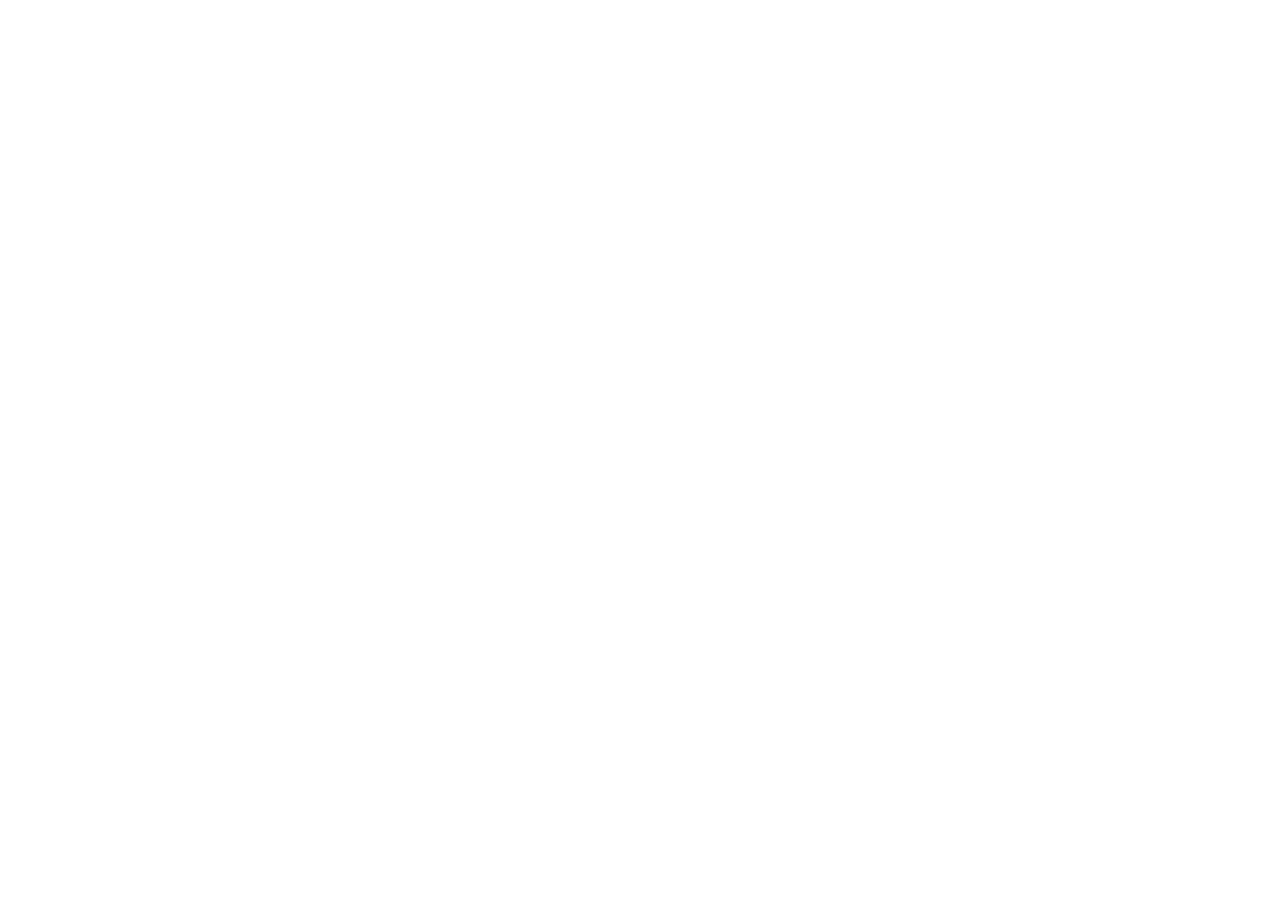
==== index.html @ bd310dc7 "commit inicial" ====
<!DOCTYPE html>
<html lang="pt-br">
<head>
    <meta charset="UTF-8">
    <meta name="viewport" content="width=device-width, initial-scale=1.0">
    <link rel="stylesheet" href="/css/style.css">
    <title>Bikcraft - Bicicletas Elétricas</title>
    <meta name="description" content="Bicicletas elétricas de alta precisão e qualidade, feitas sob medida para você. Explore o mundo na sua velocidade com a Bikcraft.">
</head>
<body>
    
</body>
</html>
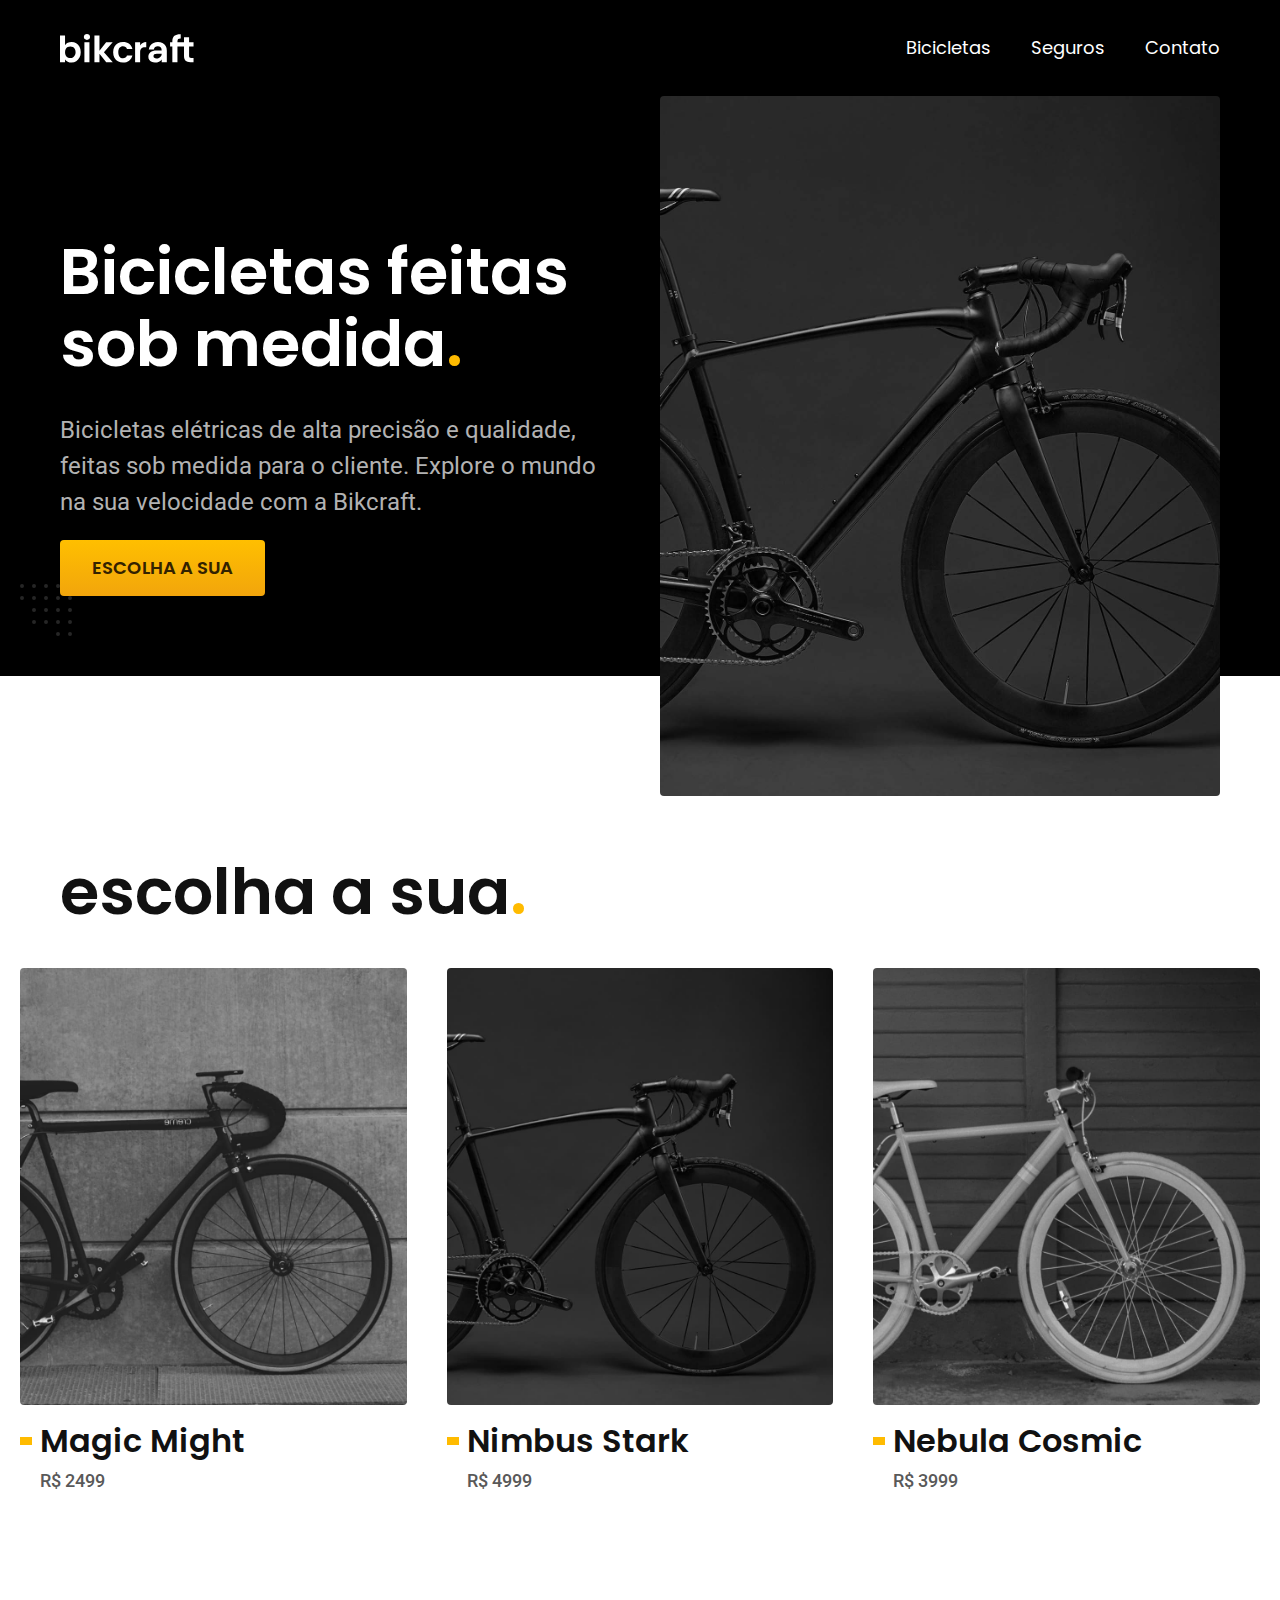
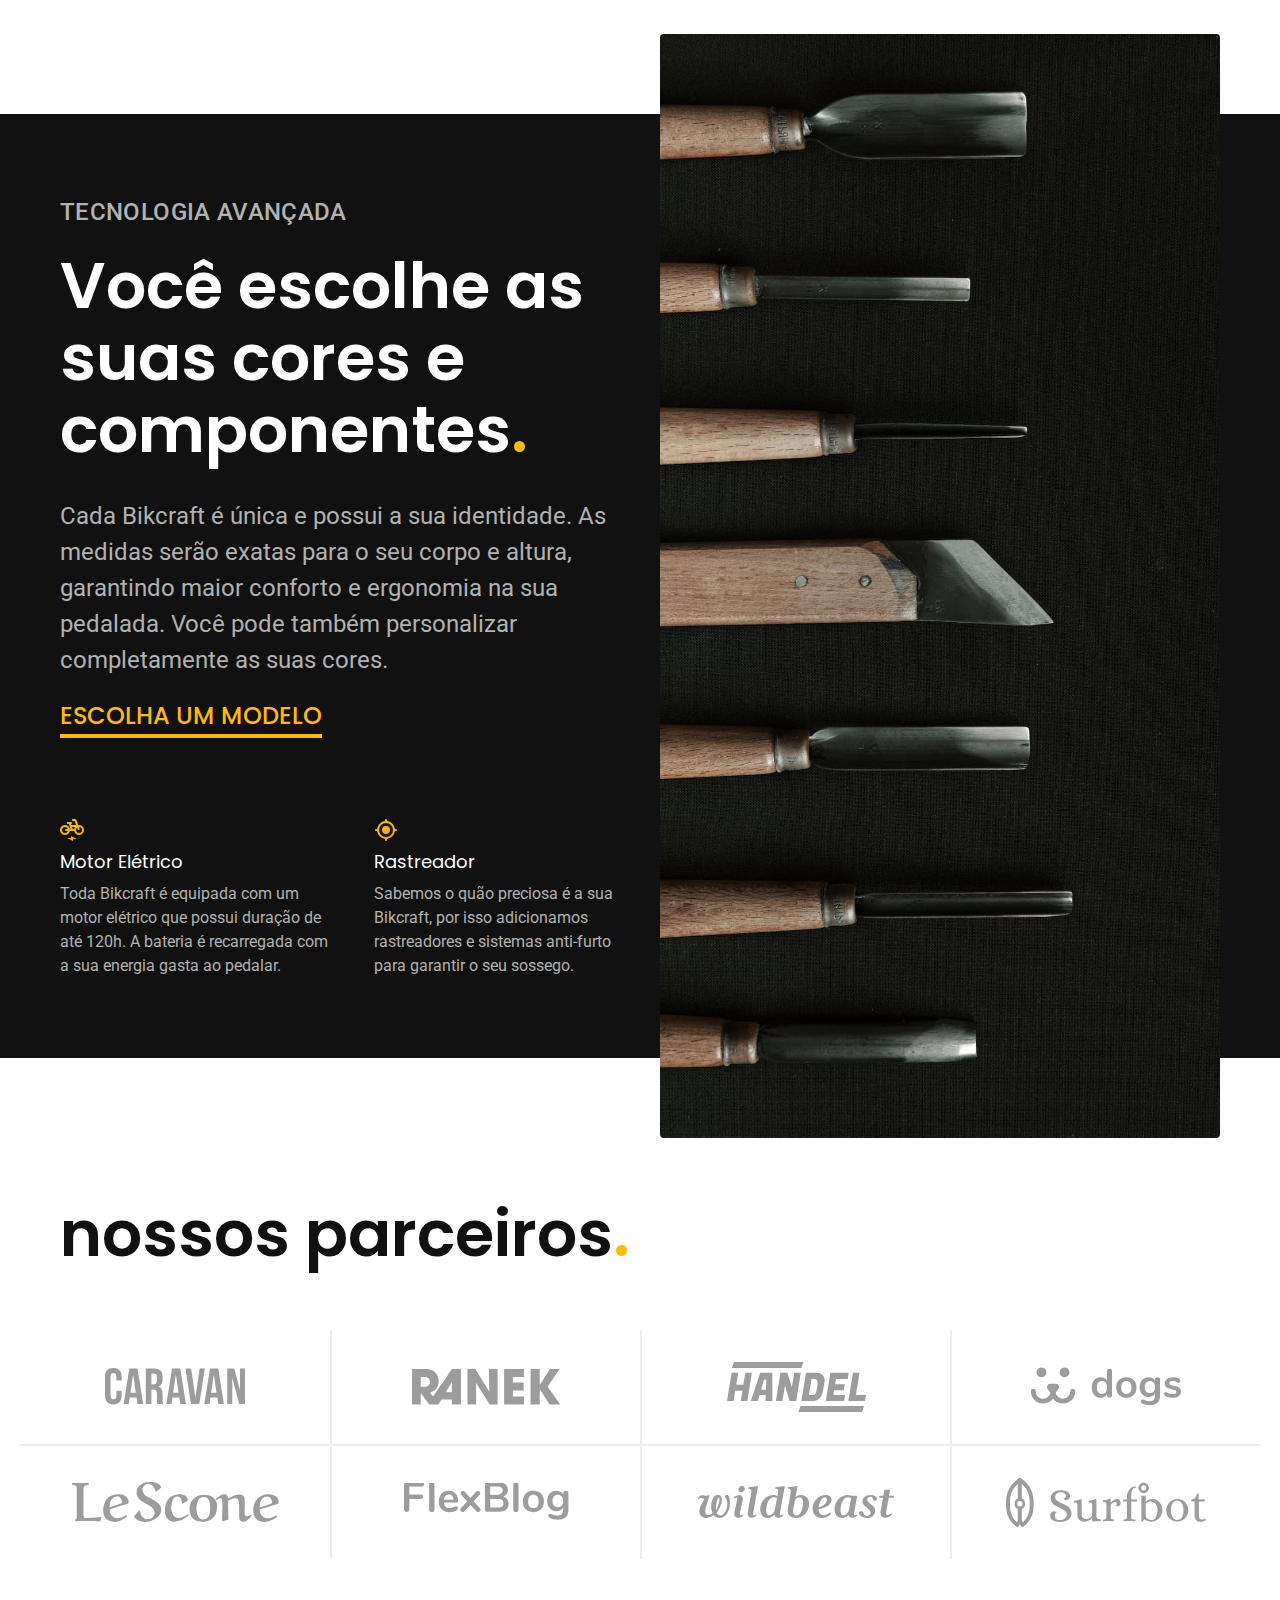
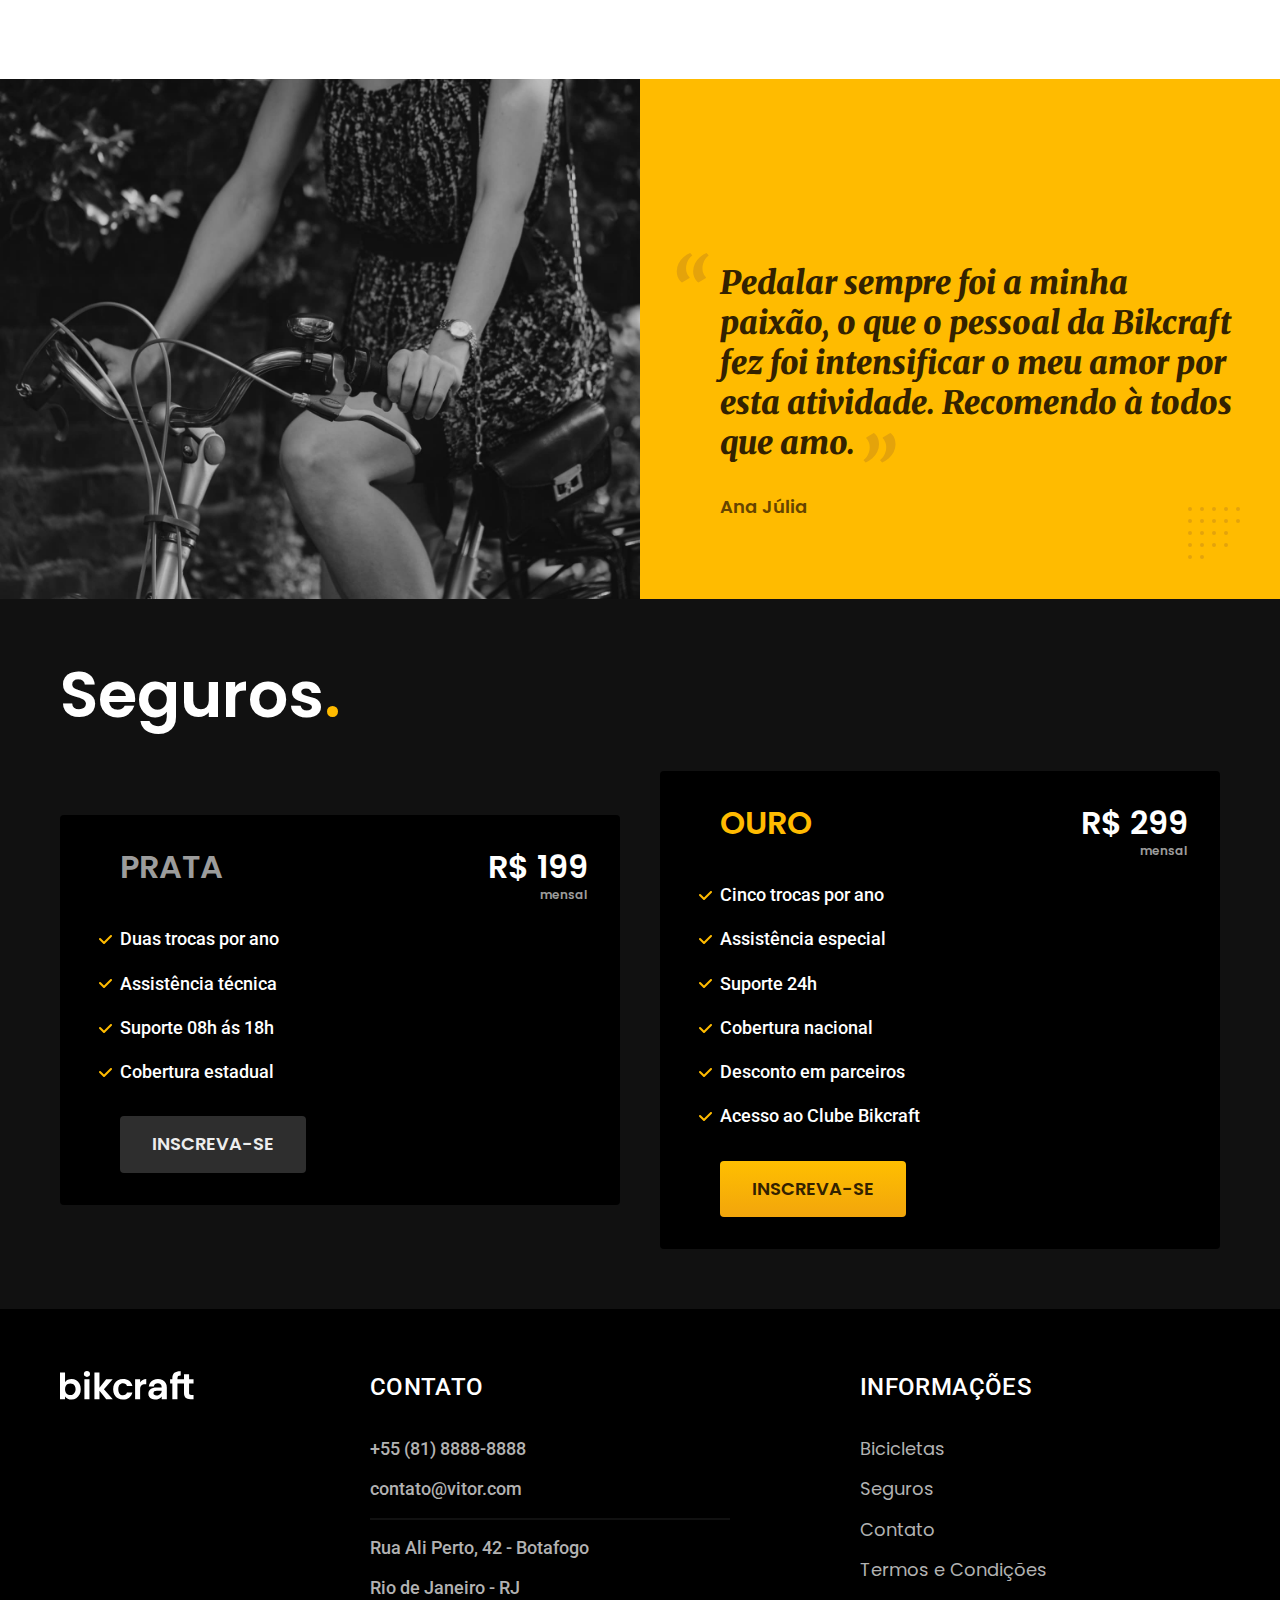
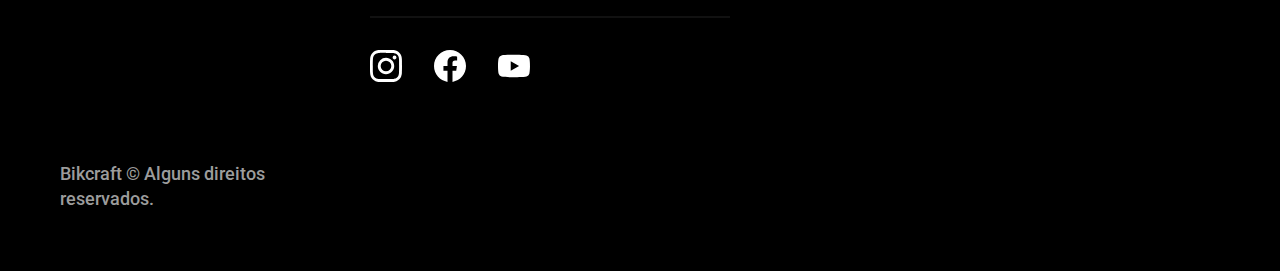
==== commit ba264c54: "otimizado para producao" ====
--- a/index.html
+++ b/index.html
@@ -1,13 +1,342 @@
 <!DOCTYPE html>
 <html lang="pt-br">
-<head>
-    <meta charset="UTF-8">
-    <meta name="viewport" content="width=device-width, initial-scale=1.0">
-    <link rel="stylesheet" href="/css/style.css">
-    <title>Bikcraft - Bicicletas Elétricas</title>
-    <meta name="description" content="Bicicletas elétricas de alta precisão e qualidade, feitas sob medida para você. Explore o mundo na sua velocidade com a Bikcraft.">
-</head>
-<body>
-    
-</body>
-</html>+	<head>
+		<meta charset="UTF-8" />
+		<meta name="viewport" content="width=device-width, initial-scale=1.0" />
+		<title>Bikcraft - Bicicletas Elétricas</title>
+		<meta
+			name="description"
+			content="Bicicletas elétricas de alta precisão e qualidade, feitas sob medida para você. Explore o mundo na sua velocidade com a Bikcraft." />
+		<link rel="icon" href="./favicon.svg" type="image/svg+xml" />
+		<link rel="preload" href="./css/style.min.css" as="style" />
+		<link rel="stylesheet" href="./css/style.min.css" />
+		<script>
+			document.documentElement.classList.add("js");
+		</script>
+
+		<link rel="preconnect" href="https://fonts.googleapis.com" />
+		<link rel="preconnect" href="https://fonts.gstatic.com" crossorigin />
+		<link
+			href="https://fonts.googleapis.com/css2?family=Merriweather:ital,wght@1,900&family=Poppins:wght@400;600&family=Roboto:wght@400;500&display=swap"
+			rel="stylesheet" />
+	</head>
+	<body>
+		<header class="header-bg">
+			<div class="header container">
+				<a href="../"
+					><img src="/img/bikcraft.svg" alt="Bikcraft" width="136" height="32"
+				/></a>
+				<nav aria-label="primaria">
+					<ul class="header-menu font-1-m cor-0">
+						<li><a href="../bicicletas.html">Bicicletas</a></li>
+						<li><a href="../seguros.html">Seguros</a></li>
+						<li><a href="../contato.html">Contato</a></li>
+					</ul>
+				</nav>
+			</div>
+		</header>
+
+		<main class="introducao-bg">
+			<div class="introducao container">
+				<div class="introducao-conteudo">
+					<h1 class="font-1-xxl cor-0 fadeInDown" data-anime="200">
+						Bicicletas feitas sob medida<span class="cor-p1">.</span>
+					</h1>
+					<p class="font-2-l cor-5 fadeInDown" data-anime="400">
+						Bicicletas elétricas de alta precisão e qualidade, feitas sob medida
+						para o cliente. Explore o mundo na sua velocidade com a Bikcraft.
+					</p>
+					<a class="botao fadeInDown" data-anime="600" href="../bicicletas.html"
+						>Escolha a Sua</a
+					>
+				</div>
+				<picture class="fadeInDown" data-anime="800">
+					<source
+						media="(max-width:800px)"
+						srcset="../img/bicicletas/nimbus.jpg" />
+					<img
+						src="../img/fotos/introducao.jpg"
+						alt="Bicicleta Elétrica preta"
+						width="1280"
+						height="1600" />
+				</picture>
+			</div>
+		</main>
+
+		<article class="bicicletas-lista">
+			<h2 class="font-1-xxl container">
+				escolha a sua<span class="cor-p1">.</span>
+			</h2>
+
+			<ul>
+				<li>
+					<a href="../bikes/magic.html">
+						<img
+							src="/img/bicicletas/magic-home.jpg"
+							alt="Bicicleta preta"
+							width="920"
+							height="1040" />
+						<h3 class="font-1-xl">Magic Might</h3>
+						<span class="font-2-m cor-8">R$ 2499</span>
+					</a>
+				</li>
+
+				<li>
+					<a href="../bikes/nimbus.html">
+						<img
+							src="/img/bicicletas/nimbus-home.jpg"
+							alt="Bicicleta preta"
+							width="920"
+							height="1040" />
+						<h3 class="font-1-xl">Nimbus Stark</h3>
+						<span class="font-2-m cor-8">R$ 4999</span>
+					</a>
+				</li>
+
+				<li>
+					<a href="../bikes/nebula.html">
+						<img
+							src="/img/bicicletas/nebula-home.jpg"
+							alt="Bicicleta preta"
+							width="920"
+							height="1040" />
+						<h3 class="font-1-xl">Nebula Cosmic</h3>
+						<span class="font-2-m cor-8">R$ 3999</span>
+					</a>
+				</li>
+			</ul>
+		</article>
+
+		<article class="tecnologia-bg">
+			<div class="tecnologia container">
+				<div class="tecnologia-conteudo">
+					<span class="font-2-l-b cor-5">TECNOLOGIA AVANÇADA</span>
+					<h2 class="font-1-xxl cor-0">
+						Você escolhe as suas cores e componentes<span class="cor-p1"
+							>.</span
+						>
+					</h2>
+					<p class="font-2-l cor-5">
+						Cada Bikcraft é única e possui a sua identidade. As medidas serão
+						exatas para o seu corpo e altura, garantindo maior conforto e
+						ergonomia na sua pedalada. Você pode também personalizar
+						completamente as suas cores.
+					</p>
+					<a class="link" href="../bicicletas.html">Escolha um modelo</a>
+
+					<div class="tecnologia-vantagens">
+						<div>
+							<img
+								src="../img/icones/eletrica.svg"
+								alt=""
+								width="24"
+								height="24" />
+							<h3 class="font-1-m cor-0">Motor Elétrico</h3>
+							<p class="font-2-s cor-5">
+								Toda Bikcraft é equipada com um motor elétrico que possui
+								duração de até 120h. A bateria é recarregada com a sua energia
+								gasta ao pedalar.
+							</p>
+						</div>
+
+						<div>
+							<img
+								src="../img/icones/rastreador.svg"
+								alt=""
+								width="24"
+								height="24" />
+							<h3 class="font-1-m cor-0">Rastreador</h3>
+							<p class="font-2-s cor-5">
+								Sabemos o quão preciosa é a sua Bikcraft, por isso adicionamos
+								rastreadores e sistemas anti-furto para garantir o seu sossego.
+							</p>
+						</div>
+					</div>
+				</div>
+
+				<div class="tecnologia-imagem">
+					<img
+						src="../img/fotos/tecnologia.jpg"
+						alt=""
+						width="1200"
+						height="1920" />
+				</div>
+			</div>
+		</article>
+
+		<section class="parceiros" aria-label="Nossos Parceiros">
+			<h2 class="font-1-xxl container">
+				nossos parceiros<span class="cor-p1">.</span>
+			</h2>
+
+			<ul>
+				<li>
+					<img
+						src="../img/parceiros/caravan.svg"
+						alt="caravan"
+						width="140"
+						height="38" />
+				</li>
+				<li>
+					<img
+						src="../img/parceiros/ranek.svg"
+						alt="ranek"
+						width="149"
+						height="36" />
+				</li>
+				<li>
+					<img
+						src="../img/parceiros/handel.svg"
+						alt="handel"
+						width="139"
+						height="50" />
+				</li>
+				<li>
+					<img
+						src="../img/parceiros/dogs.svg"
+						alt="dogs"
+						width="152"
+						height="39" />
+				</li>
+				<li>
+					<img
+						src="../img/parceiros/lescone.svg"
+						alt="lescone"
+						width="208"
+						height="41" />
+				</li>
+				<li>
+					<img
+						src="../img/parceiros/flexblog.svg"
+						alt="flexblog"
+						width="165"
+						height="38" />
+				</li>
+				<li>
+					<img
+						src="../img/parceiros/wildbeast.svg"
+						alt="wildbeast"
+						width="196"
+						height="34" />
+				</li>
+				<li>
+					<img
+						src="../img/parceiros/surfbot.svg"
+						alt="surfbot"
+						width="200"
+						height="49" />
+				</li>
+			</ul>
+		</section>
+
+		<section class="depoimento" aria-label="depoimento">
+			<div>
+				<img
+					src="../img/fotos/depoimento.jpg"
+					alt="Pessoa pedalando uma bicicleta Bikcraft"
+					width="1560"
+					height="1360" />
+			</div>
+			<div class="depoimento-conteudo">
+				<blockquote class="font-1-xl cor-p5">
+					<p>
+						Pedalar sempre foi a minha paixão, o que o pessoal da Bikcraft fez
+						foi intensificar o meu amor por esta atividade. Recomendo à todos
+						que amo.
+					</p>
+				</blockquote>
+				<span class="font-1-m-b cor-p4">Ana Júlia</span>
+			</div>
+		</section>
+
+		<article class="seguros-bg">
+			<div class="seguros container">
+				<h2 class="font-1-xxl cor-0">Seguros<span class="cor-p1">.</span></h2>
+				<div class="seguros-item">
+					<h3 class="font-1-xl cor-6">PRATA</h3>
+					<span class="font-1-xl cor-0"
+						>R$ 199 <span class="font-1-xs cor-6">mensal</span></span
+					>
+					<ul class="font-2-m cor-0">
+						<li>Duas trocas por ano</li>
+						<li>Assistência técnica</li>
+						<li>Suporte 08h ás 18h</li>
+						<li>Cobertura estadual</li>
+					</ul>
+					<a class="botao secundario" href="../orcamento.html">Inscreva-se</a>
+				</div>
+
+				<div class="seguros-item">
+					<h3 class="font-1-xl cor-p1">OURO</h3>
+					<span class="font-1-xl cor-0"
+						>R$ 299 <span class="font-1-xs cor-6">mensal</span></span
+					>
+					<ul class="font-2-m cor-0">
+						<li>Cinco trocas por ano</li>
+						<li>Assistência especial</li>
+						<li>Suporte 24h</li>
+						<li>Cobertura nacional</li>
+						<li>Desconto em parceiros</li>
+						<li>Acesso ao Clube Bikcraft</li>
+					</ul>
+					<a class="botao" href="../orcamento.html">Inscreva-se</a>
+				</div>
+			</div>
+		</article>
+
+		<footer class="footer-bg">
+			<div class="footer container">
+				<img src="../img/bikcraft.svg" alt="Bikcraft" width="136" height="32" />
+				<div class="footer-contato">
+					<h3 class="font-2-l-b cor-0">Contato</h3>
+					<ul class="font-2-m cor-5">
+						<li><a href="tel:+5581988888888">+55 (81) 8888-8888</a></li>
+						<li>contato@vitor.com</li>
+						<li>Rua Ali Perto, 42 - Botafogo</li>
+						<li>Rio de Janeiro - RJ</li>
+					</ul>
+					<div class="footer-redes">
+						<a href="../">
+							<img
+								src="../img/redes/instagram.svg"
+								alt="Instagram"
+								width="32"
+								height="32" />
+						</a>
+						<a href="../">
+							<img
+								src="../img/redes/facebook.svg"
+								alt="Facebook"
+								width="32"
+								height="32" />
+						</a>
+						<a href="../">
+							<img
+								src="../img/redes/youtube.svg"
+								alt="Youtube"
+								width="32"
+								height="32" />
+						</a>
+					</div>
+				</div>
+
+				<div class="footer-informacoes">
+					<h3 class="font-2-l-b cor-0">informações</h3>
+					<nav>
+						<ul class="font-1-m cor-5">
+							<li><a href="../bicicletas.html">Bicicletas</a></li>
+							<li><a href="../seguros.html">Seguros</a></li>
+							<li><a href="../contato.html">Contato</a></li>
+							<li><a href="../termos.html">Termos e Condições</a></li>
+						</ul>
+					</nav>
+				</div>
+				<p class="footer-copy font-2-m cor-6">
+					Bikcraft © Alguns direitos reservados.
+				</p>
+			</div>
+		</footer>
+		<script src="./js/plugins/simple-anime.js"></script>
+		<script src="./js/script.js"></script>
+	</body>
+</html>
--- a/css/style.min.css
+++ b/css/style.min.css
@@ -0,0 +1 @@
+body{margin:0;padding:0;font-family:Arial,Helvetica,sans-serif;color:#111}blockquote,dd,h1,h2,h3,h4,p,ul{margin:0}ul{padding:0;list-style:none}a{text-decoration:none;color:inherit}img{max-width:100%;height:auto;display:block}img[src$=".jpg"]{border-radius:4px}.font-1-xs{font:600 0.75rem/1.35 Poppins,sans-serif}.font-2-xs{font:400 0.875rem/1.43 Roboto,sans-serif}.font-2-s{font:400 1rem/1.5 Roboto,sans-serif}.font-1-s{font:400 1rem/1.5 Poppins,sans-serif}.font-2-m{font:500 1.125rem/1.35 Roboto,sans-serif}.font-1-m-b{font:600 1.125rem/1.35 Poppins,sans-serif}.font-1-m{font:400 1.125rem/1.35 Poppins,sans-serif}.font-2-l-b{font:500 1.5rem/1.5 Roboto,sans-serif;letter-spacing:.015em;text-transform:uppercase}.font-2-l{font:400 1.5rem/1.5 Roboto,sans-serif}.font-1-l{font:400 1.5rem/1.5 Poppins,sans-serif}.font-1-xl{font:600 2rem/1.25 Poppins,sans-serif}.font-2-xl{font:500 2rem/1.25 Roboto,sans-serif}.font-1-xxl{font:600 4rem/1.125 Poppins,sans-serif}@media (max-width:1200px){.font-1-xxl{font-size:3rem}.font-2-l,.font-2-l-b{font-size:1.125rem}}@media (max-width:800px){.font-1-xxl{font-size:2rem}.font-1-xl{font-size:1.5rem}}:root{--cor-0:#ffffff;--cor-1:#f7f7f7;--cor-2:#ededed;--cor-3:#dedede;--cor-4:#cccccc;--cor-5:#b2b2b2;--cor-6:#9c9c9c;--cor-7:#717171;--cor-8:#595959;--cor-9:#404040;--cor-10:#2e2e2e;--cor-11:#111111;--cor-12:#000000;--cor-p1:#ffbb00;--cor-p2:#e4a30b;--cor-p3:#a66f00;--cor-p4:#664400;--cor-p5:#332200}.cor-p1{color:var(--cor-p1)}.cor-p2{color:var(--cor-p2)}.cor-p3{color:var(--cor-p3)}.cor-p4{color:var(--cor-p4)}.cor-p5{color:var(--cor-p5)}.cor-0{color:var(--cor-0)}.cor-1{color:var(--cor-1)}.cor-2{color:var(--cor-2)}.cor-3{color:var(--cor-3)}.cor-4{color:var(--cor-4)}.cor-5{color:var(--cor-5)}.cor-6{color:var(--cor-6)}.cor-7{color:var(--cor-7)}.cor-8{color:var(--cor-8)}.cor-9{color:var(--cor-9)}.cor-10{color:var(--cor-10)}.cor-11{color:var(--cor-11)}.cor-12{color:var(--cor-12)}.js .fadeInDown{transform:translate3d(0,-20px,0)}.js .fadeInUp{transform:translate3d(0,20px,0)}.js .fadeInRight{transform:translate3d(20px,0,0)}.js .fadeInLeft{transform:translate3d(-20px,0,0)}.js [data-anime]{opacity:0}.js .anime{opacity:1;transform:none;transition:transform .8s,opacity .8s}:root{--cor-primaria:#000000;--cor-secundaria:#ffffff;--cor-texto:#ffffff;--preto-maisclaro:#2e2e2e}.header{display:flex;flex-wrap:wrap;gap:20px;justify-content:space-between;align-items:center;padding-top:20px;padding-bottom:20px}.header-bg{background-color:var(--cor-12)}.header-menu{display:flex;gap:40px;flex-wrap:wrap}.header-menu a{padding:16px 0;display:inline-block;color:var(--cor-0);font-size:1.125rem;position:relative}.header-menu a::after{content:"";display:block;height:2px;width:0;background:var(--cor-0);margin-top:4px;transition:.3s;position:absolute}.header-menu a.ativo::after,.header-menu a:hover:after{width:100%}@media (max-width:800px){.header-menu{gap:20px}.header-menu a{background:var(--cor-12);padding:12px 16px;border-radius:4px}.header-menu a:hover{background-color:var(--cor-10)}.header-menu a:after{display:none}}@media (max-width:600px){.header-menu{gap:12px}.header-menu a{padding:8px 12px;font-size:.875rem}}.footer-bg{background-color:var(--cor-12)}.footer{display:grid;grid-template-columns:3fr 5fr 4fr;gap:40px;padding-top:60px;padding-bottom:60px}.footer h3{margin-bottom:32px}.footer-contato ul{margin-bottom:32px}.footer-contato li:nth-child(2n):after{content:"";display:block;max-width:360px;height:2px;background:var(--cor-11);margin-top:16px}.footer li{margin-bottom:16px}.footer-redes{display:flex;gap:32px}.footer a:hover{color:var(--cor-0)}.footer-copy{grid-template-columns:1/-1;margin-top:40px}@media (max-width:800px){.footer>img{display:none}.footer{grid-template-columns:1fr 1fr}}@media (max-width:800px){.footer{grid-template-columns:1fr;gap:60px}.footer-copy{margin-top:0}}.container{max-width:1200px;box-sizing:border-box;padding-left:20px;padding-right:20px;margin-left:auto;margin-right:auto}.botao{display:inline-block;padding:16px 32px;background:linear-gradient(#ffbf00,#f2a50c);box-shadow:0 1px 2px rgba(0,0,0,.1);border-radius:4px;text-transform:uppercase;color:var(--cor-p5);font:600 1.125rem/1.35 Poppins,sans-serif;max-width:max-content;border:none;cursor:pointer}.botao.secundario{background:var(--cor-10);color:var(--cor-2)}.botao.secundario:hover{background:var(--cor-9)}.botao.seta{display:flex;align-items:center}.botao.seta::after{content:"";display:inline-block;width:18px;height:10px;margin-left:12px;background:url(../img/icones/seta.svg);transition:transform .2s}.botao.seta:hover::after{transform:translateX(4px)}.botao:hover{background:linear-gradient(#ffb60d,#e59317)}@media (max-width:600px){.introducao a{padding:12px 16px;font-size:1rem}}.link{display:inline-block;color:var(--cor-p1);font:500 1.5rem/1.5 Poppins,sans-serif;text-transform:uppercase}.link::after{content:"";display:block;width:100%;height:4px;background-color:currentColor}.link:hover{color:var(--cor-0)}.titulo-bg{padding-top:60px;padding-bottom:60px;background-color:var(--cor-11)}.titulo{background:url(../img/dec/top-right.svg) no-repeat top right 20px}.titulo p{margin-bottom:4px}@media (max-width:800px){.titulo-bg{padding-bottom:40px;padding-top:40px}.titulo p{font-size:1rem;text-transform:lowercase;font-weight:400}}.form{display:grid;grid-template-columns:1fr 1fr;gap:20px}.form label{display:block;font:400 1rem/1.5 Poppins,sans-serif;margin-bottom:4px}.form .col-2{grid-column:span 2}.form input[type=email],.form input[type=text],.form textarea{font:400 1rem/1.5 Roboto,sans-serif;background:var(--cor-1);border:1px solid var(--cor-2);padding:12px;border-radius:4px;width:100%;box-sizing:border-box}.form input[type=email]:focus,.form input[type=text]:focus,.form textarea:focus{outline:0;border-color:var(--cor-p1);background:var(--cor-0);box-shadow:0 0 0 2px #fea}@media (max-width:600px){.form{grid-template-columns:1fr}.form .col-2{grid-column:1}}.introducao-bg{background:var(--cor-12) url(../img/dec/bottom-left.svg) no-repeat bottom 160px left 20px;box-shadow:inset 0 -120px #fff}.introducao{display:grid;grid-template-columns:1fr 1fr;gap:0 40px}.introducao-conteudo{align-self:end;padding-bottom:200px}.introducao h1{margin-bottom:32px}.introducao img{width:100%;height:100%;object-fit:cover;border-radius:4px}.introducao p{margin-bottom:20px}@media (max-width:800px){.introducao-bg{background-color:var(--cor-11);padding-top:40px;box-shadow:inset 0 -60px var(--cor-0)}.introducao{grid-template-columns:1fr;gap:32px}.introducao-conteudo{padding-bottom:0}.introducao h1{margin-bottom:16px}.introducao img{height:300px;width:100%}}.tecnologia-bg{background-color:var(--cor-11);box-shadow:inset 0 80px #fff,inset 0 -80px #fff}.tecnologia{display:grid;grid-template-columns:1fr 1fr;gap:40px}.tecnologia-imagem img{width:100%;height:100%;object-fit:cover;object-position:left}.tecnologia-conteudo{padding-top:160px;padding-bottom:160px}.tecnologia-conteudo>span{display:block;margin-bottom:20px}.tecnologia-conteudo h2{margin-bottom:32px}.tecnologia-conteudo>p{margin-bottom:20px}.tecnologia a{margin-bottom:80px}.tecnologia-vantagens{display:flex;gap:40px}.tecnologia-vantagens h3{margin-bottom:8px;width:max-content}.tecnologia-vantagens img{width:24px;margin-bottom:8px}@media (max-width:800px){.tecnologia-bg{box-shadow:initial}.tecnologia{grid-template-columns:1fr}.tecnologia-conteudo{padding-top:60px;padding-bottom:60px}.tecnologia-imagem{display:none}.tecnologia a{margin-bottom:60px}}@media (max-width:600px){.tecnologia-vantagens{flex-direction:column}}.parceiros{padding-top:60px;padding-bottom:120px}.parceiros h2{margin-bottom:60px}.parceiros ul{max-width:1400px;display:grid;grid-template-columns:repeat(4,1fr);margin:0 auto;padding:0 20px}.parceiros li{padding:32px;display:flex;border-left:2px solid var(--cor-2)}.parceiros img{margin:auto}.parceiros li:first-child,.parceiros li:nth-child(5){border-left:none}.parceiros li:nth-child(n+5){border-top:2px solid var(--cor-2)}@media (max-width:800px){.parceiros{padding-bottom:60px}.parceiros li{padding:20px}.parceiros h2{margin-bottom:20px}.parceiros ul{grid-template-columns:repeat(2,1fr)}.parceiros li:nth-child(n+3){border-top:2px solid var(--cor-2)}.parceiros li:nth-child(odd){border-left:none}}.depoimento{display:grid;grid-template-columns:1fr 1fr;background-color:var(--cor-p1);overflow:hidden}.depoimento img{width:100%;height:100%;object-fit:cover;border-radius:0}.depoimento-conteudo{padding:40px 40px 80px 80px;align-self:end;background:url(../img/dec/bottom-right-p.svg) no-repeat bottom 40px right 40px}.depoimento-conteudo p{max-width:32ch;font-family:Merriweather,serif;font-style:italic;font-weight:900;margin-bottom:32px;position:relative}.depoimento p::after,.depoimento p::before{font-size:5rem;color:var(--cor-p2);position:absolute}.depoimento p::before{content:"“";left:-50px;top:-20px}.depoimento p::after{content:"”"}@media (min-width:1200px){.depoimento img{max-height:520px}}@media (max-width:800px){.depoimento{grid-template-columns:1fr;text-align:center}.depoimento img{max-height:200px}.depoimento-conteudo{padding:40px 20px;justify-self:center}}.bicicletas-lista{padding-top:60px;padding-bottom:120px}.bicicletas-lista h2{margin-bottom:40px}.bicicletas-lista ul{display:flex;gap:40px;padding:0 20px 20px 20px;max-width:1400px;margin-left:auto;margin-right:auto;overflow-x:auto;-webkit-overflow-scrolling:touch}#bicicleta .bicicletas-lista ul{padding:0 0 20px 0}.bicicletas-lista li{min-width:280px}.bicicletas-lista a{display:block}.bicicletas-lista img{margin-bottom:16px}.bicicletas-lista h3{margin-bottom:8px;display:flex;align-items:center}.bicicletas-lista h3::before{content:"";display:inline-block;height:8px;width:12px;margin-right:8px;background-color:var(--cor-p1);transition:width .2s}.bicicletas-lista a:hover h3::before{width:24px}.bicicletas-lista li span{padding-left:20px}@media (max-width:800px){.bicicletas-lista{padding-bottom:60px}.bicicletas-lista ul{gap:20px}}.bicicletas-bg{background:linear-gradient(to right,var(--cor-0) 30%,var(--cor-11) 30%)}.bicicletas{display:grid;grid-template-columns:1fr 1fr;gap:40px;padding-top:60px;padding-bottom:60px;background:url(../img/dec/top-right.svg) no-repeat top 40px right 20px}.bicicletas-imagem{position:relative}.bicicletas-imagem span{background:var(--cor-12);display:inline-block;padding:8px 16px 8px 8px;position:absolute;top:20px;right:0;border-radius:5px 0 0 5px}.bicicletas-conteudo{display:grid;grid-template-columns:1fr auto;align-content:start}.bicicletas h2,.bicicletas p{grid-column:1/-1}.bicicletas h2{margin-bottom:20px}.bicicletas h2::before{content:"";display:block;width:12px;height:8px;background-color:var(--cor-p1);margin-bottom:8px}.bicicletas p{margin-bottom:32px}.bicicletas a{place-self:end}.bicicletas li{display:flex;align-items:center}.bicicletas li+li{margin-top:16px}.bicicletas-conteudo img{width:24px;margin-right:8px}@media (max-width:800px){.bicicletas-bg{background:var(--cor-11)}.bicicletas{grid-template-columns:1fr;gap:20px;padding-top:40px;padding-bottom:40px}}@media (max-width:600px){.bicicletas-conteudo{grid-template-columns:1fr}.bicicletas ul{display:grid;font-size:1rem;grid-template-columns:1fr 1fr;margin-bottom:32px}.bicicletas a{place-self:start}}.bicicleta{display:grid;grid-template-columns:1fr 1fr;align-items:start;gap:40px;padding-bottom:60px;padding-top:60px}.bicicleta-imagens{display:flex;flex-wrap:wrap;gap:20px}.bicicleta-imagens img{flex:1;min-width:200px}.bicicleta-imagens img:first-child{min-width:100%}.bicicleta-conteudo>p{margin-bottom:32px}#bicicleta .titulo p{text-transform:uppercase}.bicicleta-comprar{display:grid;grid-template-columns:max-content auto;align-items:center;justify-items:start;gap:8px 12px;margin-bottom:40px}.bicicleta-comprar a{grid-row:span 2}.bicicleta-comprar span{display:flex;align-items:center;gap:8px;background-color:var(--cor-12);padding:4px 8px;border-radius:4px}.bicicleta-conteudo h2{text-transform:uppercase;letter-spacing:.015em;margin-bottom:12px}.bicicleta-ficha,.bicicleta-informacoes{padding:32px;background-color:var(--cor-12);border-radius:4px}.bicicleta-informacoes{margin-bottom:40px;display:grid;grid-template-columns:1fr 1fr;gap:32px}.bicicleta-informacoes img{width:24px;margin-bottom:8px}.bicicleta-informacoes{margin-bottom:8px}.bicicleta-ficha li{padding:4px 0;display:flex;justify-content:space-between;border-bottom:1px solid var(--cor-11)}.bicicleta-ficha li:last-child{border-bottom:none}.bicicleta-ficha span{color:var(--cor-6)}@media (max-width:800px){.bicicleta{grid-template-columns:1fr;padding-top:40px;padding-bottom:40px}.bicicleta-imagens{grid-row:2}}@media (max-width:400px){.bicicleta-informacoes{grid-template-columns:1fr}.bicicleta-comprar{grid-template-columns:1fr}}.seguro-bg{background-color:var(--cor-11);box-shadow:inset 0 120px var(--cor-0),inset 0 -120px var(--cor-12)}.seguro{display:grid;grid-template-columns:1fr 1fr;gap:40px}.seguro-imagem img{width:100%;height:100%;object-fit:cover}.seguro-conteudo{padding-top:180px}.seguro h2{margin-bottom:32px}.seguro p{margin-bottom:20px}@media (max-width:800px){.seguro-bg{box-shadow:inset 0 -60px var(--cor-12)}.seguro{grid-template-columns:1fr}.seguro-conteudo{grid-row:1;padding-top:40px;padding-bottom:0}}.seguros-bg{background-color:var(--cor-11)}.seguros{padding-top:60px;padding-bottom:60px;display:grid;grid-template-columns:1fr 1fr;gap:40px;align-items:center}#seguros .seguros{padding-top:0}.seguros h2{grid-column:1/-1}.seguros-item{background-color:var(--cor-12);padding:32px 32px 32px 60px;display:grid;grid-template-columns:1fr auto;border-radius:4px}.seguros-item h3{margin-bottom:40px}.seguros-item span{grid-column:2;display:block;text-align:right}.seguros-item ul{grid-column:1/-1;margin-bottom:32px}.seguros-item li{display:flex;align-items:center;position:relative}.seguros-item a{grid-column:1/-1}.seguros-item li+li{margin-top:20px}.seguros-item li::before{content:"";display:inline-block;width:13px;height:9px;background-image:url("/img/icones/lista.svg");position:absolute;left:-21px}@media (max-width:800px){.seguros{grid-template-columns:1fr}}.vantagens-bg{background-color:var(--cor-12);--padding:120px}.vantagens{padding-top:var(--padding);padding-bottom:var(--padding)}.vantagens h2{margin-bottom:60px}.vantagens ul{display:grid;grid-template-columns:repeat(auto-fit,minmax(280px,max-content));gap:40px 80px}.vantagens h3,.vantagens img{margin-bottom:8px}@media (max-width:800px){.vantagens-bg{--padding:60px}.vantagens h2{margin-bottom:40px}.vantagens ul{gap:20px}}.perguntas{padding-bottom:120px;padding-top:120px}.peguntas h2{margin-bottom:60px}.perguntas dl>div{padding:20px;border-radius:4px}.perguntas dl>div:nth-child(odd){background-color:var(--cor-1)}.perguntas button{display:grid;grid-template-columns:auto 1fr auto;align-items:center;gap:8px;cursor:pointer;border:none;background:0 0;width:100%;text-align:left}.perguntas button::before{content:"";display:inline-block;width:12px;height:8px;background-color:var(--cor-p1)}.perguntas button::after{content:"";display:inline-block;width:14px;height:6px;background:url(../img/icones/seta-abrir.svg);transition:.3s}.perguntas button:hover::after,.perguntas button[aria-expanded=true]::after{transform:rotate(180deg)}.js .perguntas dd{display:none}.js .perguntas dd.ativa{display:block}.perguntas dd{padding-left:20px;padding-top:16px;max-width:80ch}@media (max-width:800px){.perguntas{padding-top:60px;padding-bottom:60px}.perguntas h3{margin-bottom:40px}}#contato{background:linear-gradient(var(--cor-11) 600px,var(--cor-1) 0)}.titulo{margin-bottom:60px;margin-top:60px}.contato{display:grid;grid-template-columns:5fr 7fr}.contato-dados,.contato-formulario{padding:60px;box-shadow:0 1px 2px rgba(0,0,0,.1)}.contato-dados{border-radius:5px 0 0 5px;background:var(--cor-12) url(../img/dec/bottom-left.svg) no-repeat bottom 20px left 20px}.contato-formulario{border-radius:0 5px 5px 0;background:var(--cor-0) url(../img/dec/bottom-right.svg) no-repeat bottom 20px right 20px}.contato-dados h2{margin-bottom:60px}.contato-endereco{margin-bottom:32px;padding-left:28px;background:url(../img/icones/local.svg) no-repeat 0 2px}.contato-endereco p{margin-bottom:8px}.contato-meios a{display:block;max-width:max-content;margin-bottom:8px;padding-left:28px}.contato-meios a:first-child{background:url(../img/icones/email.svg) no-repeat 0 2px}.contato-meios a:hover{color:var(--cor-0)}.contato-meios a:nth-child(2){margin-bottom:32px}.contato-meios a:nth-child(3){background:url(../img/icones/telefone.svg) no-repeat 0 2px;margin-bottom:60px}.contato-redes{display:flex;gap:32px;padding-left:28px}@media (max-width:800px){.contato{grid-template-columns:1fr}.contato-dados,.contato-formulario{padding:20px}.contato-dados{border-radius:5px 5px 0 0;background:var(--cor-12)}.contato-formulario{border-radius:0 0 5px 5px}.contato-dados h2,.contato-meios a:nth-child(3){margin-bottom:32px}.contato-redes{margin-bottom:12px}}.lojas{display:grid;grid-template-columns:1fr 1fr;gap:0 40px;padding-top:120px;padding-bottom:120px}.lojas h2{grid-column:1/-1;margin-bottom:60px}.lojas img{border-radius:4px 4px 0 0}.lojas-item{border-radius:4px;background:var(--cor-0);box-shadow:0 1px 2px rgba(0,0,0,.1)}.lojas-conteudo{display:grid;grid-template-columns:1fr 1fr;gap:32px 16px;padding:32px}.lojas-conteudo h3,.lojas-tempo{grid-column:1/-1}.lojas-dados{display:grid;gap:8px;border-left:2px solid var(--cor-2);padding-left:12px}.lojas-tempo{display:flex;align-items:center;gap:8px}@media (max-width:800px){.lojas{gap:20px;padding-top:60px;padding-bottom:60px}.lojas h2{margin-bottom:32px}.lojas-conteudo{grid-template-columns:1fr}}@media (max-width:600px){.lojas{grid-template-columns:1fr}}#orcamento{background:linear-gradient(var(--cor-11) 600px,var(--cor-1) 0);box-sizing:border-box}.orcamento{display:grid;grid-template-columns:5fr 7fr;padding-bottom:120px}.orcamento h2{text-transform:uppercase;position:relative;display:flex;align-items:center}.orcamento h2:before{content:"";display:inline-block;width:4px;height:8px;background:var(--cor-p1);position:absolute;left:-12px}.orcamento-dados,.orcamento-produto{padding:60px;box-shadow:0 1px 2px rgba(0,0,0,.1)}.orcamento-produto{border-radius:5px 0 0 5px;background:var(--cor-12) url(../img/dec/bottom-left.svg) no-repeat bottom 20px left 20px;display:grid;grid-template-columns:1fr 1fr;align-content:start;gap:20px}.orcamento-produto>*{grid-column:1/-1}.orcamento-produto>label{grid-column:initial}.orcamento-produto input{opacity:0;position:absolute;pointer-events:none}.orcamento-produto label::before{content:"";display:inline-block;box-sizing:border-box;width:12px;height:12px;border:1px solid var(--cor-6);border-radius:50%;margin-right:8px}.orcamento-produto input:checked+label::before{border:var(--cor-7);box-shadow:inset 0 0 0 3px var(--cor-0),inset 0 0 0 6px var(--cor-7)}.orcamento-produto label:hover{background-color:var(--cor-9);border-color:var(--cor-9)}.orcamento-produto input:focus+label{box-shadow:0 0 0 2px var(--cor-p1);border-color:var(--cor-12)}.orcamento-produto label span{display:none}.orcamento-produto input:checked+label span{display:inline-block}.orcamento-produto label{font:400 1rem/1.5 Poppins,sans-serif;color:var(--cor-4);background-color:var(--cor-10);padding:12px 16px;border-radius:4px;cursor:pointer;display:grid;grid-template-columns:auto 1fr auto;align-items:center;border:1px solid var(--cor-10)}.orcamento-produto input:checked+label{background:var(--cor-0);color:var(--cor-11)}.orcamento-dados{border-radius:0 5px 5px 0;background:var(--cor-0) url(../img/dec/bottom-right.svg) no-repeat bottom 20px right 20px}.orcamento-conteudo{display:none}.orcamento h2:nth-of-type(n+2),.orcamento-conteudo h2{margin-top:20px}#bikcraft:checked~#orcamento-bikcraft,#seguro:checked~#orcamento-seguro{display:grid;gap:20px}.orcamento-detalhes{display:none;background:var(--cor-0);padding:20px;grid-template-columns:1fr 1fr;border-radius:4px;align-items:center}.orcamento-detalhes li{display:flex;align-items:center;margin-bottom:8px}.orcamento-detalhes li img{width:16px;margin-right:8px}.orcamento-produto input:checked+label+.orcamento-detalhes{display:grid}@media (max-width:1200px){.orcamento-dados,.orcamento-produto{padding:32px}}@media (max-width:800px){.orcamento{grid-template-columns:1fr}.orcamento-produto{border-radius:5px 5px 0 0;background:var(--cor-12)}.orcamento-dados{border-radius:0 0 5px 5px}}@media (max-width:400px){.orcamento-produto{grid-template-columns:1fr}.orcamento-dados{background:var(--cor-0)}}.termos{padding-bottom:80px;padding-top:80px}.termos h2{font-weight:600;margin-bottom:20px}.termos p+h2{margin-top:40px}.termos p{max-width:75ch;margin-bottom:24px}--- a/css/style.min.css
+++ b/css/style.min.css
@@ -0,0 +1 @@
+body{margin:0;padding:0;font-family:Arial,Helvetica,sans-serif;color:#111}blockquote,dd,h1,h2,h3,h4,p,ul{margin:0}ul{padding:0;list-style:none}a{text-decoration:none;color:inherit}img{max-width:100%;height:auto;display:block}img[src$=".jpg"]{border-radius:4px}.font-1-xs{font:600 0.75rem/1.35 Poppins,sans-serif}.font-2-xs{font:400 0.875rem/1.43 Roboto,sans-serif}.font-2-s{font:400 1rem/1.5 Roboto,sans-serif}.font-1-s{font:400 1rem/1.5 Poppins,sans-serif}.font-2-m{font:500 1.125rem/1.35 Roboto,sans-serif}.font-1-m-b{font:600 1.125rem/1.35 Poppins,sans-serif}.font-1-m{font:400 1.125rem/1.35 Poppins,sans-serif}.font-2-l-b{font:500 1.5rem/1.5 Roboto,sans-serif;letter-spacing:.015em;text-transform:uppercase}.font-2-l{font:400 1.5rem/1.5 Roboto,sans-serif}.font-1-l{font:400 1.5rem/1.5 Poppins,sans-serif}.font-1-xl{font:600 2rem/1.25 Poppins,sans-serif}.font-2-xl{font:500 2rem/1.25 Roboto,sans-serif}.font-1-xxl{font:600 4rem/1.125 Poppins,sans-serif}@media (max-width:1200px){.font-1-xxl{font-size:3rem}.font-2-l,.font-2-l-b{font-size:1.125rem}}@media (max-width:800px){.font-1-xxl{font-size:2rem}.font-1-xl{font-size:1.5rem}}:root{--cor-0:#ffffff;--cor-1:#f7f7f7;--cor-2:#ededed;--cor-3:#dedede;--cor-4:#cccccc;--cor-5:#b2b2b2;--cor-6:#9c9c9c;--cor-7:#717171;--cor-8:#595959;--cor-9:#404040;--cor-10:#2e2e2e;--cor-11:#111111;--cor-12:#000000;--cor-p1:#ffbb00;--cor-p2:#e4a30b;--cor-p3:#a66f00;--cor-p4:#664400;--cor-p5:#332200}.cor-p1{color:var(--cor-p1)}.cor-p2{color:var(--cor-p2)}.cor-p3{color:var(--cor-p3)}.cor-p4{color:var(--cor-p4)}.cor-p5{color:var(--cor-p5)}.cor-0{color:var(--cor-0)}.cor-1{color:var(--cor-1)}.cor-2{color:var(--cor-2)}.cor-3{color:var(--cor-3)}.cor-4{color:var(--cor-4)}.cor-5{color:var(--cor-5)}.cor-6{color:var(--cor-6)}.cor-7{color:var(--cor-7)}.cor-8{color:var(--cor-8)}.cor-9{color:var(--cor-9)}.cor-10{color:var(--cor-10)}.cor-11{color:var(--cor-11)}.cor-12{color:var(--cor-12)}.js .fadeInDown{transform:translate3d(0,-20px,0)}.js .fadeInUp{transform:translate3d(0,20px,0)}.js .fadeInRight{transform:translate3d(20px,0,0)}.js .fadeInLeft{transform:translate3d(-20px,0,0)}.js [data-anime]{opacity:0}.js .anime{opacity:1;transform:none;transition:transform .8s,opacity .8s}:root{--cor-primaria:#000000;--cor-secundaria:#ffffff;--cor-texto:#ffffff;--preto-maisclaro:#2e2e2e}.header{display:flex;flex-wrap:wrap;gap:20px;justify-content:space-between;align-items:center;padding-top:20px;padding-bottom:20px}.header-bg{background-color:var(--cor-12)}.header-menu{display:flex;gap:40px;flex-wrap:wrap}.header-menu a{padding:16px 0;display:inline-block;color:var(--cor-0);font-size:1.125rem;position:relative}.header-menu a::after{content:"";display:block;height:2px;width:0;background:var(--cor-0);margin-top:4px;transition:.3s;position:absolute}.header-menu a.ativo::after,.header-menu a:hover:after{width:100%}@media (max-width:800px){.header-menu{gap:20px}.header-menu a{background:var(--cor-12);padding:12px 16px;border-radius:4px}.header-menu a:hover{background-color:var(--cor-10)}.header-menu a:after{display:none}}@media (max-width:600px){.header-menu{gap:12px}.header-menu a{padding:8px 12px;font-size:.875rem}}.footer-bg{background-color:var(--cor-12)}.footer{display:grid;grid-template-columns:3fr 5fr 4fr;gap:40px;padding-top:60px;padding-bottom:60px}.footer h3{margin-bottom:32px}.footer-contato ul{margin-bottom:32px}.footer-contato li:nth-child(2n):after{content:"";display:block;max-width:360px;height:2px;background:var(--cor-11);margin-top:16px}.footer li{margin-bottom:16px}.footer-redes{display:flex;gap:32px}.footer a:hover{color:var(--cor-0)}.footer-copy{grid-template-columns:1/-1;margin-top:40px}@media (max-width:800px){.footer>img{display:none}.footer{grid-template-columns:1fr 1fr}}@media (max-width:800px){.footer{grid-template-columns:1fr;gap:60px}.footer-copy{margin-top:0}}.container{max-width:1200px;box-sizing:border-box;padding-left:20px;padding-right:20px;margin-left:auto;margin-right:auto}.botao{display:inline-block;padding:16px 32px;background:linear-gradient(#ffbf00,#f2a50c);box-shadow:0 1px 2px rgba(0,0,0,.1);border-radius:4px;text-transform:uppercase;color:var(--cor-p5);font:600 1.125rem/1.35 Poppins,sans-serif;max-width:max-content;border:none;cursor:pointer}.botao.secundario{background:var(--cor-10);color:var(--cor-2)}.botao.secundario:hover{background:var(--cor-9)}.botao.seta{display:flex;align-items:center}.botao.seta::after{content:"";display:inline-block;width:18px;height:10px;margin-left:12px;background:url(../img/icones/seta.svg);transition:transform .2s}.botao.seta:hover::after{transform:translateX(4px)}.botao:hover{background:linear-gradient(#ffb60d,#e59317)}@media (max-width:600px){.introducao a{padding:12px 16px;font-size:1rem}}.link{display:inline-block;color:var(--cor-p1);font:500 1.5rem/1.5 Poppins,sans-serif;text-transform:uppercase}.link::after{content:"";display:block;width:100%;height:4px;background-color:currentColor}.link:hover{color:var(--cor-0)}.titulo-bg{padding-top:60px;padding-bottom:60px;background-color:var(--cor-11)}.titulo{background:url(../img/dec/top-right.svg) no-repeat top right 20px}.titulo p{margin-bottom:4px}@media (max-width:800px){.titulo-bg{padding-bottom:40px;padding-top:40px}.titulo p{font-size:1rem;text-transform:lowercase;font-weight:400}}.form{display:grid;grid-template-columns:1fr 1fr;gap:20px}.form label{display:block;font:400 1rem/1.5 Poppins,sans-serif;margin-bottom:4px}.form .col-2{grid-column:span 2}.form input[type=email],.form input[type=text],.form textarea{font:400 1rem/1.5 Roboto,sans-serif;background:var(--cor-1);border:1px solid var(--cor-2);padding:12px;border-radius:4px;width:100%;box-sizing:border-box}.form input[type=email]:focus,.form input[type=text]:focus,.form textarea:focus{outline:0;border-color:var(--cor-p1);background:var(--cor-0);box-shadow:0 0 0 2px #fea}@media (max-width:600px){.form{grid-template-columns:1fr}.form .col-2{grid-column:1}}.introducao-bg{background:var(--cor-12) url(../img/dec/bottom-left.svg) no-repeat bottom 160px left 20px;box-shadow:inset 0 -120px #fff}.introducao{display:grid;grid-template-columns:1fr 1fr;gap:0 40px}.introducao-conteudo{align-self:end;padding-bottom:200px}.introducao h1{margin-bottom:32px}.introducao img{width:100%;height:100%;object-fit:cover;border-radius:4px}.introducao p{margin-bottom:20px}@media (max-width:800px){.introducao-bg{background-color:var(--cor-11);padding-top:40px;box-shadow:inset 0 -60px var(--cor-0)}.introducao{grid-template-columns:1fr;gap:32px}.introducao-conteudo{padding-bottom:0}.introducao h1{margin-bottom:16px}.introducao img{height:300px;width:100%}}.tecnologia-bg{background-color:var(--cor-11);box-shadow:inset 0 80px #fff,inset 0 -80px #fff}.tecnologia{display:grid;grid-template-columns:1fr 1fr;gap:40px}.tecnologia-imagem img{width:100%;height:100%;object-fit:cover;object-position:left}.tecnologia-conteudo{padding-top:160px;padding-bottom:160px}.tecnologia-conteudo>span{display:block;margin-bottom:20px}.tecnologia-conteudo h2{margin-bottom:32px}.tecnologia-conteudo>p{margin-bottom:20px}.tecnologia a{margin-bottom:80px}.tecnologia-vantagens{display:flex;gap:40px}.tecnologia-vantagens h3{margin-bottom:8px;width:max-content}.tecnologia-vantagens img{width:24px;margin-bottom:8px}@media (max-width:800px){.tecnologia-bg{box-shadow:initial}.tecnologia{grid-template-columns:1fr}.tecnologia-conteudo{padding-top:60px;padding-bottom:60px}.tecnologia-imagem{display:none}.tecnologia a{margin-bottom:60px}}@media (max-width:600px){.tecnologia-vantagens{flex-direction:column}}.parceiros{padding-top:60px;padding-bottom:120px}.parceiros h2{margin-bottom:60px}.parceiros ul{max-width:1400px;display:grid;grid-template-columns:repeat(4,1fr);margin:0 auto;padding:0 20px}.parceiros li{padding:32px;display:flex;border-left:2px solid var(--cor-2)}.parceiros img{margin:auto}.parceiros li:first-child,.parceiros li:nth-child(5){border-left:none}.parceiros li:nth-child(n+5){border-top:2px solid var(--cor-2)}@media (max-width:800px){.parceiros{padding-bottom:60px}.parceiros li{padding:20px}.parceiros h2{margin-bottom:20px}.parceiros ul{grid-template-columns:repeat(2,1fr)}.parceiros li:nth-child(n+3){border-top:2px solid var(--cor-2)}.parceiros li:nth-child(odd){border-left:none}}.depoimento{display:grid;grid-template-columns:1fr 1fr;background-color:var(--cor-p1);overflow:hidden}.depoimento img{width:100%;height:100%;object-fit:cover;border-radius:0}.depoimento-conteudo{padding:40px 40px 80px 80px;align-self:end;background:url(../img/dec/bottom-right-p.svg) no-repeat bottom 40px right 40px}.depoimento-conteudo p{max-width:32ch;font-family:Merriweather,serif;font-style:italic;font-weight:900;margin-bottom:32px;position:relative}.depoimento p::after,.depoimento p::before{font-size:5rem;color:var(--cor-p2);position:absolute}.depoimento p::before{content:"“";left:-50px;top:-20px}.depoimento p::after{content:"”"}@media (min-width:1200px){.depoimento img{max-height:520px}}@media (max-width:800px){.depoimento{grid-template-columns:1fr;text-align:center}.depoimento img{max-height:200px}.depoimento-conteudo{padding:40px 20px;justify-self:center}}.bicicletas-lista{padding-top:60px;padding-bottom:120px}.bicicletas-lista h2{margin-bottom:40px}.bicicletas-lista ul{display:flex;gap:40px;padding:0 20px 20px 20px;max-width:1400px;margin-left:auto;margin-right:auto;overflow-x:auto;-webkit-overflow-scrolling:touch}#bicicleta .bicicletas-lista ul{padding:0 0 20px 0}.bicicletas-lista li{min-width:280px}.bicicletas-lista a{display:block}.bicicletas-lista img{margin-bottom:16px}.bicicletas-lista h3{margin-bottom:8px;display:flex;align-items:center}.bicicletas-lista h3::before{content:"";display:inline-block;height:8px;width:12px;margin-right:8px;background-color:var(--cor-p1);transition:width .2s}.bicicletas-lista a:hover h3::before{width:24px}.bicicletas-lista li span{padding-left:20px}@media (max-width:800px){.bicicletas-lista{padding-bottom:60px}.bicicletas-lista ul{gap:20px}}.bicicletas-bg{background:linear-gradient(to right,var(--cor-0) 30%,var(--cor-11) 30%)}.bicicletas{display:grid;grid-template-columns:1fr 1fr;gap:40px;padding-top:60px;padding-bottom:60px;background:url(../img/dec/top-right.svg) no-repeat top 40px right 20px}.bicicletas-imagem{position:relative}.bicicletas-imagem span{background:var(--cor-12);display:inline-block;padding:8px 16px 8px 8px;position:absolute;top:20px;right:0;border-radius:5px 0 0 5px}.bicicletas-conteudo{display:grid;grid-template-columns:1fr auto;align-content:start}.bicicletas h2,.bicicletas p{grid-column:1/-1}.bicicletas h2{margin-bottom:20px}.bicicletas h2::before{content:"";display:block;width:12px;height:8px;background-color:var(--cor-p1);margin-bottom:8px}.bicicletas p{margin-bottom:32px}.bicicletas a{place-self:end}.bicicletas li{display:flex;align-items:center}.bicicletas li+li{margin-top:16px}.bicicletas-conteudo img{width:24px;margin-right:8px}@media (max-width:800px){.bicicletas-bg{background:var(--cor-11)}.bicicletas{grid-template-columns:1fr;gap:20px;padding-top:40px;padding-bottom:40px}}@media (max-width:600px){.bicicletas-conteudo{grid-template-columns:1fr}.bicicletas ul{display:grid;font-size:1rem;grid-template-columns:1fr 1fr;margin-bottom:32px}.bicicletas a{place-self:start}}.bicicleta{display:grid;grid-template-columns:1fr 1fr;align-items:start;gap:40px;padding-bottom:60px;padding-top:60px}.bicicleta-imagens{display:flex;flex-wrap:wrap;gap:20px}.bicicleta-imagens img{flex:1;min-width:200px}.bicicleta-imagens img:first-child{min-width:100%}.bicicleta-conteudo>p{margin-bottom:32px}#bicicleta .titulo p{text-transform:uppercase}.bicicleta-comprar{display:grid;grid-template-columns:max-content auto;align-items:center;justify-items:start;gap:8px 12px;margin-bottom:40px}.bicicleta-comprar a{grid-row:span 2}.bicicleta-comprar span{display:flex;align-items:center;gap:8px;background-color:var(--cor-12);padding:4px 8px;border-radius:4px}.bicicleta-conteudo h2{text-transform:uppercase;letter-spacing:.015em;margin-bottom:12px}.bicicleta-ficha,.bicicleta-informacoes{padding:32px;background-color:var(--cor-12);border-radius:4px}.bicicleta-informacoes{margin-bottom:40px;display:grid;grid-template-columns:1fr 1fr;gap:32px}.bicicleta-informacoes img{width:24px;margin-bottom:8px}.bicicleta-informacoes{margin-bottom:8px}.bicicleta-ficha li{padding:4px 0;display:flex;justify-content:space-between;border-bottom:1px solid var(--cor-11)}.bicicleta-ficha li:last-child{border-bottom:none}.bicicleta-ficha span{color:var(--cor-6)}@media (max-width:800px){.bicicleta{grid-template-columns:1fr;padding-top:40px;padding-bottom:40px}.bicicleta-imagens{grid-row:2}}@media (max-width:400px){.bicicleta-informacoes{grid-template-columns:1fr}.bicicleta-comprar{grid-template-columns:1fr}}.seguro-bg{background-color:var(--cor-11);box-shadow:inset 0 120px var(--cor-0),inset 0 -120px var(--cor-12)}.seguro{display:grid;grid-template-columns:1fr 1fr;gap:40px}.seguro-imagem img{width:100%;height:100%;object-fit:cover}.seguro-conteudo{padding-top:180px}.seguro h2{margin-bottom:32px}.seguro p{margin-bottom:20px}@media (max-width:800px){.seguro-bg{box-shadow:inset 0 -60px var(--cor-12)}.seguro{grid-template-columns:1fr}.seguro-conteudo{grid-row:1;padding-top:40px;padding-bottom:0}}.seguros-bg{background-color:var(--cor-11)}.seguros{padding-top:60px;padding-bottom:60px;display:grid;grid-template-columns:1fr 1fr;gap:40px;align-items:center}#seguros .seguros{padding-top:0}.seguros h2{grid-column:1/-1}.seguros-item{background-color:var(--cor-12);padding:32px 32px 32px 60px;display:grid;grid-template-columns:1fr auto;border-radius:4px}.seguros-item h3{margin-bottom:40px}.seguros-item span{grid-column:2;display:block;text-align:right}.seguros-item ul{grid-column:1/-1;margin-bottom:32px}.seguros-item li{display:flex;align-items:center;position:relative}.seguros-item a{grid-column:1/-1}.seguros-item li+li{margin-top:20px}.seguros-item li::before{content:"";display:inline-block;width:13px;height:9px;background-image:url("/img/icones/lista.svg");position:absolute;left:-21px}@media (max-width:800px){.seguros{grid-template-columns:1fr}}.vantagens-bg{background-color:var(--cor-12);--padding:120px}.vantagens{padding-top:var(--padding);padding-bottom:var(--padding)}.vantagens h2{margin-bottom:60px}.vantagens ul{display:grid;grid-template-columns:repeat(auto-fit,minmax(280px,max-content));gap:40px 80px}.vantagens h3,.vantagens img{margin-bottom:8px}@media (max-width:800px){.vantagens-bg{--padding:60px}.vantagens h2{margin-bottom:40px}.vantagens ul{gap:20px}}.perguntas{padding-bottom:120px;padding-top:120px}.peguntas h2{margin-bottom:60px}.perguntas dl>div{padding:20px;border-radius:4px}.perguntas dl>div:nth-child(odd){background-color:var(--cor-1)}.perguntas button{display:grid;grid-template-columns:auto 1fr auto;align-items:center;gap:8px;cursor:pointer;border:none;background:0 0;width:100%;text-align:left}.perguntas button::before{content:"";display:inline-block;width:12px;height:8px;background-color:var(--cor-p1)}.perguntas button::after{content:"";display:inline-block;width:14px;height:6px;background:url(../img/icones/seta-abrir.svg);transition:.3s}.perguntas button:hover::after,.perguntas button[aria-expanded=true]::after{transform:rotate(180deg)}.js .perguntas dd{display:none}.js .perguntas dd.ativa{display:block}.perguntas dd{padding-left:20px;padding-top:16px;max-width:80ch}@media (max-width:800px){.perguntas{padding-top:60px;padding-bottom:60px}.perguntas h3{margin-bottom:40px}}#contato{background:linear-gradient(var(--cor-11) 600px,var(--cor-1) 0)}.titulo{margin-bottom:60px;margin-top:60px}.contato{display:grid;grid-template-columns:5fr 7fr}.contato-dados,.contato-formulario{padding:60px;box-shadow:0 1px 2px rgba(0,0,0,.1)}.contato-dados{border-radius:5px 0 0 5px;background:var(--cor-12) url(../img/dec/bottom-left.svg) no-repeat bottom 20px left 20px}.contato-formulario{border-radius:0 5px 5px 0;background:var(--cor-0) url(../img/dec/bottom-right.svg) no-repeat bottom 20px right 20px}.contato-dados h2{margin-bottom:60px}.contato-endereco{margin-bottom:32px;padding-left:28px;background:url(../img/icones/local.svg) no-repeat 0 2px}.contato-endereco p{margin-bottom:8px}.contato-meios a{display:block;max-width:max-content;margin-bottom:8px;padding-left:28px}.contato-meios a:first-child{background:url(../img/icones/email.svg) no-repeat 0 2px}.contato-meios a:hover{color:var(--cor-0)}.contato-meios a:nth-child(2){margin-bottom:32px}.contato-meios a:nth-child(3){background:url(../img/icones/telefone.svg) no-repeat 0 2px;margin-bottom:60px}.contato-redes{display:flex;gap:32px;padding-left:28px}@media (max-width:800px){.contato{grid-template-columns:1fr}.contato-dados,.contato-formulario{padding:20px}.contato-dados{border-radius:5px 5px 0 0;background:var(--cor-12)}.contato-formulario{border-radius:0 0 5px 5px}.contato-dados h2,.contato-meios a:nth-child(3){margin-bottom:32px}.contato-redes{margin-bottom:12px}}.lojas{display:grid;grid-template-columns:1fr 1fr;gap:0 40px;padding-top:120px;padding-bottom:120px}.lojas h2{grid-column:1/-1;margin-bottom:60px}.lojas img{border-radius:4px 4px 0 0}.lojas-item{border-radius:4px;background:var(--cor-0);box-shadow:0 1px 2px rgba(0,0,0,.1)}.lojas-conteudo{display:grid;grid-template-columns:1fr 1fr;gap:32px 16px;padding:32px}.lojas-conteudo h3,.lojas-tempo{grid-column:1/-1}.lojas-dados{display:grid;gap:8px;border-left:2px solid var(--cor-2);padding-left:12px}.lojas-tempo{display:flex;align-items:center;gap:8px}@media (max-width:800px){.lojas{gap:20px;padding-top:60px;padding-bottom:60px}.lojas h2{margin-bottom:32px}.lojas-conteudo{grid-template-columns:1fr}}@media (max-width:600px){.lojas{grid-template-columns:1fr}}#orcamento{background:linear-gradient(var(--cor-11) 600px,var(--cor-1) 0);box-sizing:border-box}.orcamento{display:grid;grid-template-columns:5fr 7fr;padding-bottom:120px}.orcamento h2{text-transform:uppercase;position:relative;display:flex;align-items:center}.orcamento h2:before{content:"";display:inline-block;width:4px;height:8px;background:var(--cor-p1);position:absolute;left:-12px}.orcamento-dados,.orcamento-produto{padding:60px;box-shadow:0 1px 2px rgba(0,0,0,.1)}.orcamento-produto{border-radius:5px 0 0 5px;background:var(--cor-12) url(../img/dec/bottom-left.svg) no-repeat bottom 20px left 20px;display:grid;grid-template-columns:1fr 1fr;align-content:start;gap:20px}.orcamento-produto>*{grid-column:1/-1}.orcamento-produto>label{grid-column:initial}.orcamento-produto input{opacity:0;position:absolute;pointer-events:none}.orcamento-produto label::before{content:"";display:inline-block;box-sizing:border-box;width:12px;height:12px;border:1px solid var(--cor-6);border-radius:50%;margin-right:8px}.orcamento-produto input:checked+label::before{border:var(--cor-7);box-shadow:inset 0 0 0 3px var(--cor-0),inset 0 0 0 6px var(--cor-7)}.orcamento-produto label:hover{background-color:var(--cor-9);border-color:var(--cor-9)}.orcamento-produto input:focus+label{box-shadow:0 0 0 2px var(--cor-p1);border-color:var(--cor-12)}.orcamento-produto label span{display:none}.orcamento-produto input:checked+label span{display:inline-block}.orcamento-produto label{font:400 1rem/1.5 Poppins,sans-serif;color:var(--cor-4);background-color:var(--cor-10);padding:12px 16px;border-radius:4px;cursor:pointer;display:grid;grid-template-columns:auto 1fr auto;align-items:center;border:1px solid var(--cor-10)}.orcamento-produto input:checked+label{background:var(--cor-0);color:var(--cor-11)}.orcamento-dados{border-radius:0 5px 5px 0;background:var(--cor-0) url(../img/dec/bottom-right.svg) no-repeat bottom 20px right 20px}.orcamento-conteudo{display:none}.orcamento h2:nth-of-type(n+2),.orcamento-conteudo h2{margin-top:20px}#bikcraft:checked~#orcamento-bikcraft,#seguro:checked~#orcamento-seguro{display:grid;gap:20px}.orcamento-detalhes{display:none;background:var(--cor-0);padding:20px;grid-template-columns:1fr 1fr;border-radius:4px;align-items:center}.orcamento-detalhes li{display:flex;align-items:center;margin-bottom:8px}.orcamento-detalhes li img{width:16px;margin-right:8px}.orcamento-produto input:checked+label+.orcamento-detalhes{display:grid}@media (max-width:1200px){.orcamento-dados,.orcamento-produto{padding:32px}}@media (max-width:800px){.orcamento{grid-template-columns:1fr}.orcamento-produto{border-radius:5px 5px 0 0;background:var(--cor-12)}.orcamento-dados{border-radius:0 0 5px 5px}}@media (max-width:400px){.orcamento-produto{grid-template-columns:1fr}.orcamento-dados{background:var(--cor-0)}}.termos{padding-bottom:80px;padding-top:80px}.termos h2{font-weight:600;margin-bottom:20px}.termos p+h2{margin-top:40px}.termos p{max-width:75ch;margin-bottom:24px}